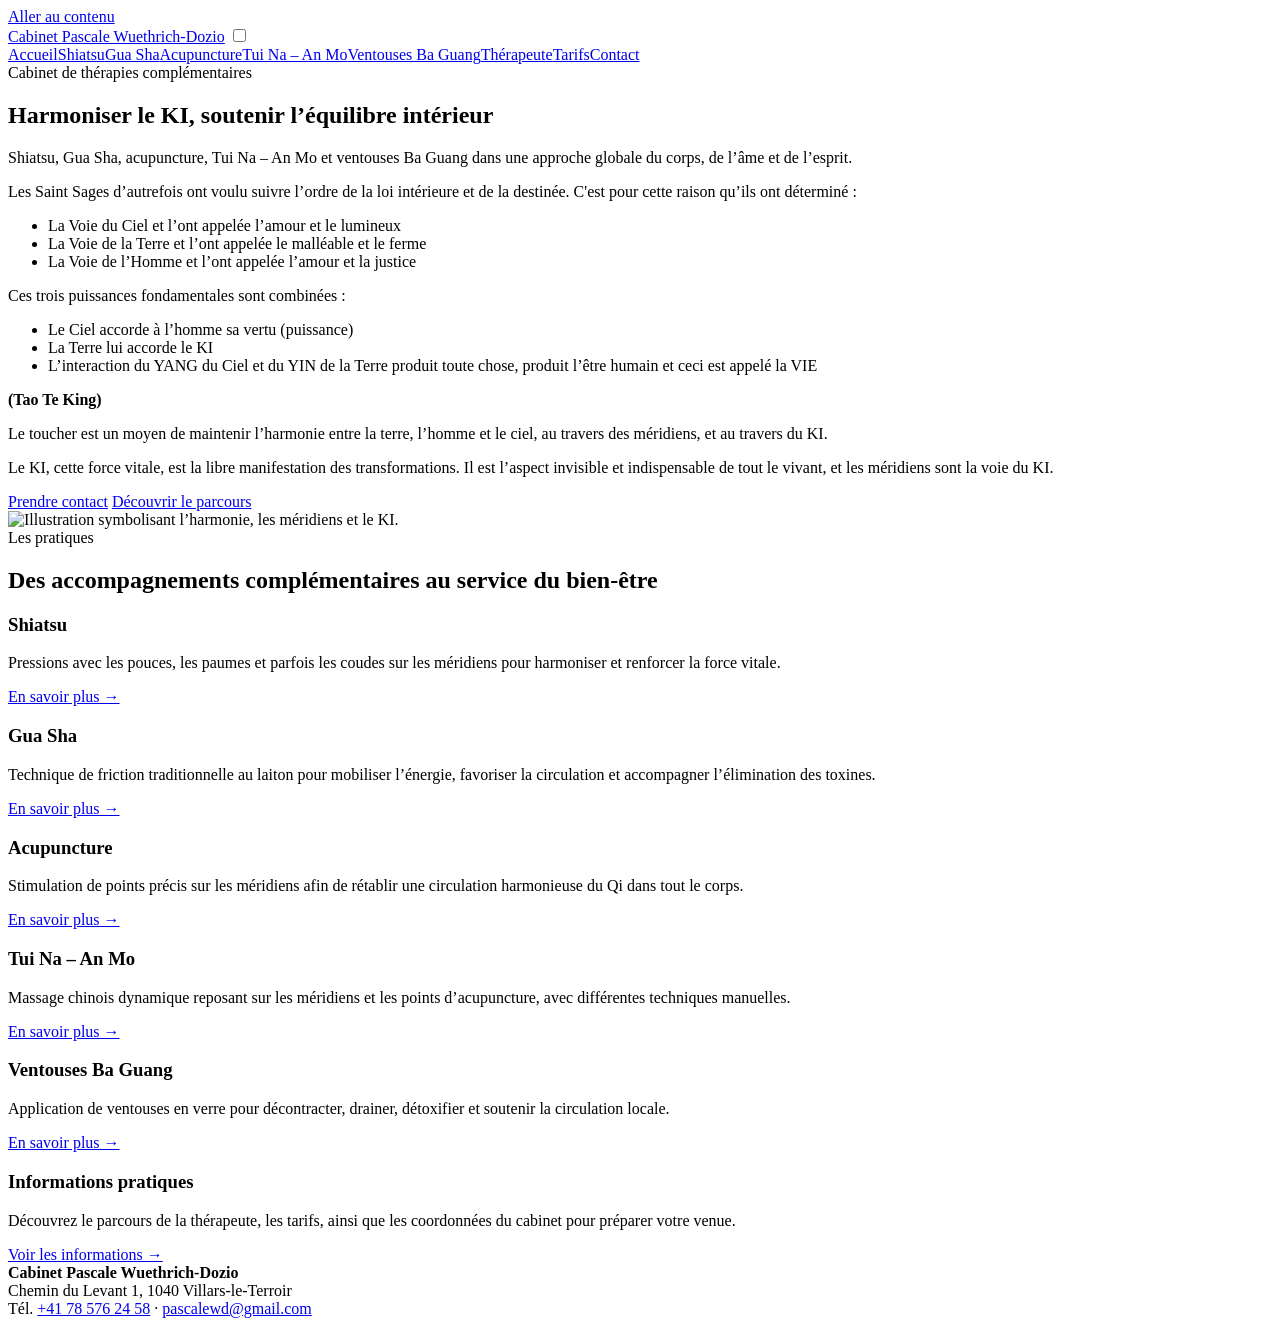
==== index.html @ 0ac2036c "Add files via upload" ====
<!DOCTYPE html>
<!-- this is the main page for the complementary therapies clinic -->
<html lang="fr">
<head>
    <meta charset="UTF-8">
    <meta name="viewport" content="width=device-width, initial-scale=1.0">
    <meta name="description" content="Cabinet de thérapies complémentaires à Villars-le-Terroir">
    <title>Accueil · La voie du Toucher</title>
    <link href="css/styles.css" rel="stylesheet" />
</head>
<body>
  
<a class="skip-link" href="#contenu">Aller au contenu</a>
<header class="site-header">
  <div class="container navbar">
    <a class="brand" href="index.html">Cabinet <span>Pascale Wuethrich-Dozio</span></a>
    <input type="checkbox" id="nav-toggle" class="nav-toggle" aria-label="Ouvrir le menu">
    <label for="nav-toggle" class="nav-toggle-label" aria-hidden="true"><span></span></label>
    <nav class="nav-menu" aria-label="Navigation principale">
      <a href="index.html" class="active">Accueil</a><a href="shiatsu.html" class="">Shiatsu</a><a href="gua-sha.html" class="">Gua Sha</a><a href="acupuncture.html" class="">Acupuncture</a><a href="tui-na.html" class="">Tui Na – An Mo</a><a href="ventouses.html" class="">Ventouses Ba Guang</a><a href="therapeute.html" class="">Thérapeute</a><a href="tarifs.html" class="">Tarifs</a><a href="contact.html" class="">Contact</a>
    </nav>
  </div>
</header>

  <main id="contenu">
    
<section class="hero">
  <div class="container hero-grid">
    <div class="hero-copy card">
      <span class="eyebrow">Cabinet de thérapies complémentaires</span>
      <h1>Harmoniser le KI, soutenir l’équilibre intérieur</h1>
      <p class="intro">Shiatsu, Gua Sha, acupuncture, Tui Na – An Mo et ventouses Ba Guang dans une approche globale du corps, de l’âme et de l’esprit.</p>
      <div class="quote-box">
        <p>Les Saint Sages d’autrefois ont voulu suivre l’ordre de la loi intérieure et de la destinée. C'est pour cette raison qu’ils ont déterminé :</p>
        <ul>
          <li>La Voie du Ciel et l’ont appelée l’amour et le lumineux</li>
          <li>La Voie de la Terre et l’ont appelée le malléable et le ferme</li>
          <li>La Voie de l’Homme et l’ont appelée l’amour et la justice</li>
        </ul>
        <p>Ces trois puissances fondamentales sont combinées :</p>
        <ul>
          <li>Le Ciel accorde à l’homme sa vertu (puissance)</li>
          <li>La Terre lui accorde le KI</li>
          <li>L’interaction du YANG du Ciel et du YIN de la Terre produit toute chose, produit l’être humain et ceci est appelé la VIE</li>
        </ul>
        <p><strong>(Tao Te King)</strong></p>
      </div>
      <p>Le toucher est un moyen de maintenir l’harmonie entre la terre, l’homme et le ciel, au travers des méridiens, et au travers du KI.</p>
      <p>Le KI, cette force vitale, est la libre manifestation des transformations. Il est l’aspect invisible et indispensable de tout le vivant, et les méridiens sont la voie du KI.</p>
      <div class="hero-actions">
        <a class="btn btn-primary" href="contact.html">Prendre contact</a>
        <a class="btn btn-secondary" href="therapeute.html">Découvrir le parcours</a>
      </div>
    </div>
    <div class="hero-visual">
      <img src="images/home.svg" alt="Illustration symbolisant l’harmonie, les méridiens et le KI.">
    </div>
  </div>
</section>

<section class="section">
  <div class="container">
    <div class="card">
      <span class="eyebrow">Les pratiques</span>
      <h2>Des accompagnements complémentaires au service du bien-être</h2>
      <div class="grid-cards">
        <article class="card small-card practice-card">
          <h3>Shiatsu</h3>
          <p>Pressions avec les pouces, les paumes et parfois les coudes sur les méridiens pour harmoniser et renforcer la force vitale.</p>
          <a class="link-arrow" href="shiatsu.html">En savoir plus →</a>
        </article>
        <article class="card small-card practice-card">
          <h3>Gua Sha</h3>
          <p>Technique de friction traditionnelle au laiton pour mobiliser l’énergie, favoriser la circulation et accompagner l’élimination des toxines.</p>
          <a class="link-arrow" href="gua-sha.html">En savoir plus →</a>
        </article>
        <article class="card small-card practice-card">
          <h3>Acupuncture</h3>
          <p>Stimulation de points précis sur les méridiens afin de rétablir une circulation harmonieuse du Qi dans tout le corps.</p>
          <a class="link-arrow" href="acupuncture.html">En savoir plus →</a>
        </article>
        <article class="card small-card practice-card">
          <h3>Tui Na – An Mo</h3>
          <p>Massage chinois dynamique reposant sur les méridiens et les points d’acupuncture, avec différentes techniques manuelles.</p>
          <a class="link-arrow" href="tui-na.html">En savoir plus →</a>
        </article>
        <article class="card small-card practice-card">
          <h3>Ventouses Ba Guang</h3>
          <p>Application de ventouses en verre pour décontracter, drainer, détoxifier et soutenir la circulation locale.</p>
          <a class="link-arrow" href="ventouses.html">En savoir plus →</a>
        </article>
        <article class="card small-card practice-card">
          <h3>Informations pratiques</h3>
          <p>Découvrez le parcours de la thérapeute, les tarifs, ainsi que les coordonnées du cabinet pour préparer votre venue.</p>
          <a class="link-arrow" href="tarifs.html">Voir les informations →</a>
        </article>
      </div>
    </div>
  </div>
</section>

  </main>
  
<footer class="site-footer">
  <div class="container">
    <div class="footer-card card small-card">
      <div>
        <strong>Cabinet Pascale Wuethrich-Dozio</strong><br>
        Chemin du Levant 1, 1040 Villars-le-Terroir<br>
        Tél. <a href="tel:+41785762458">+41 78 576 24 58</a> · <a href="mailto:pascalewd@gmail.com">pascalewd@gmail.com</a>
      </div>
      <!--<div class="badge">Site statique · HTML + CSS · Responsive</div>-->
    </div>
  </div>
</footer>

</body>
</html>
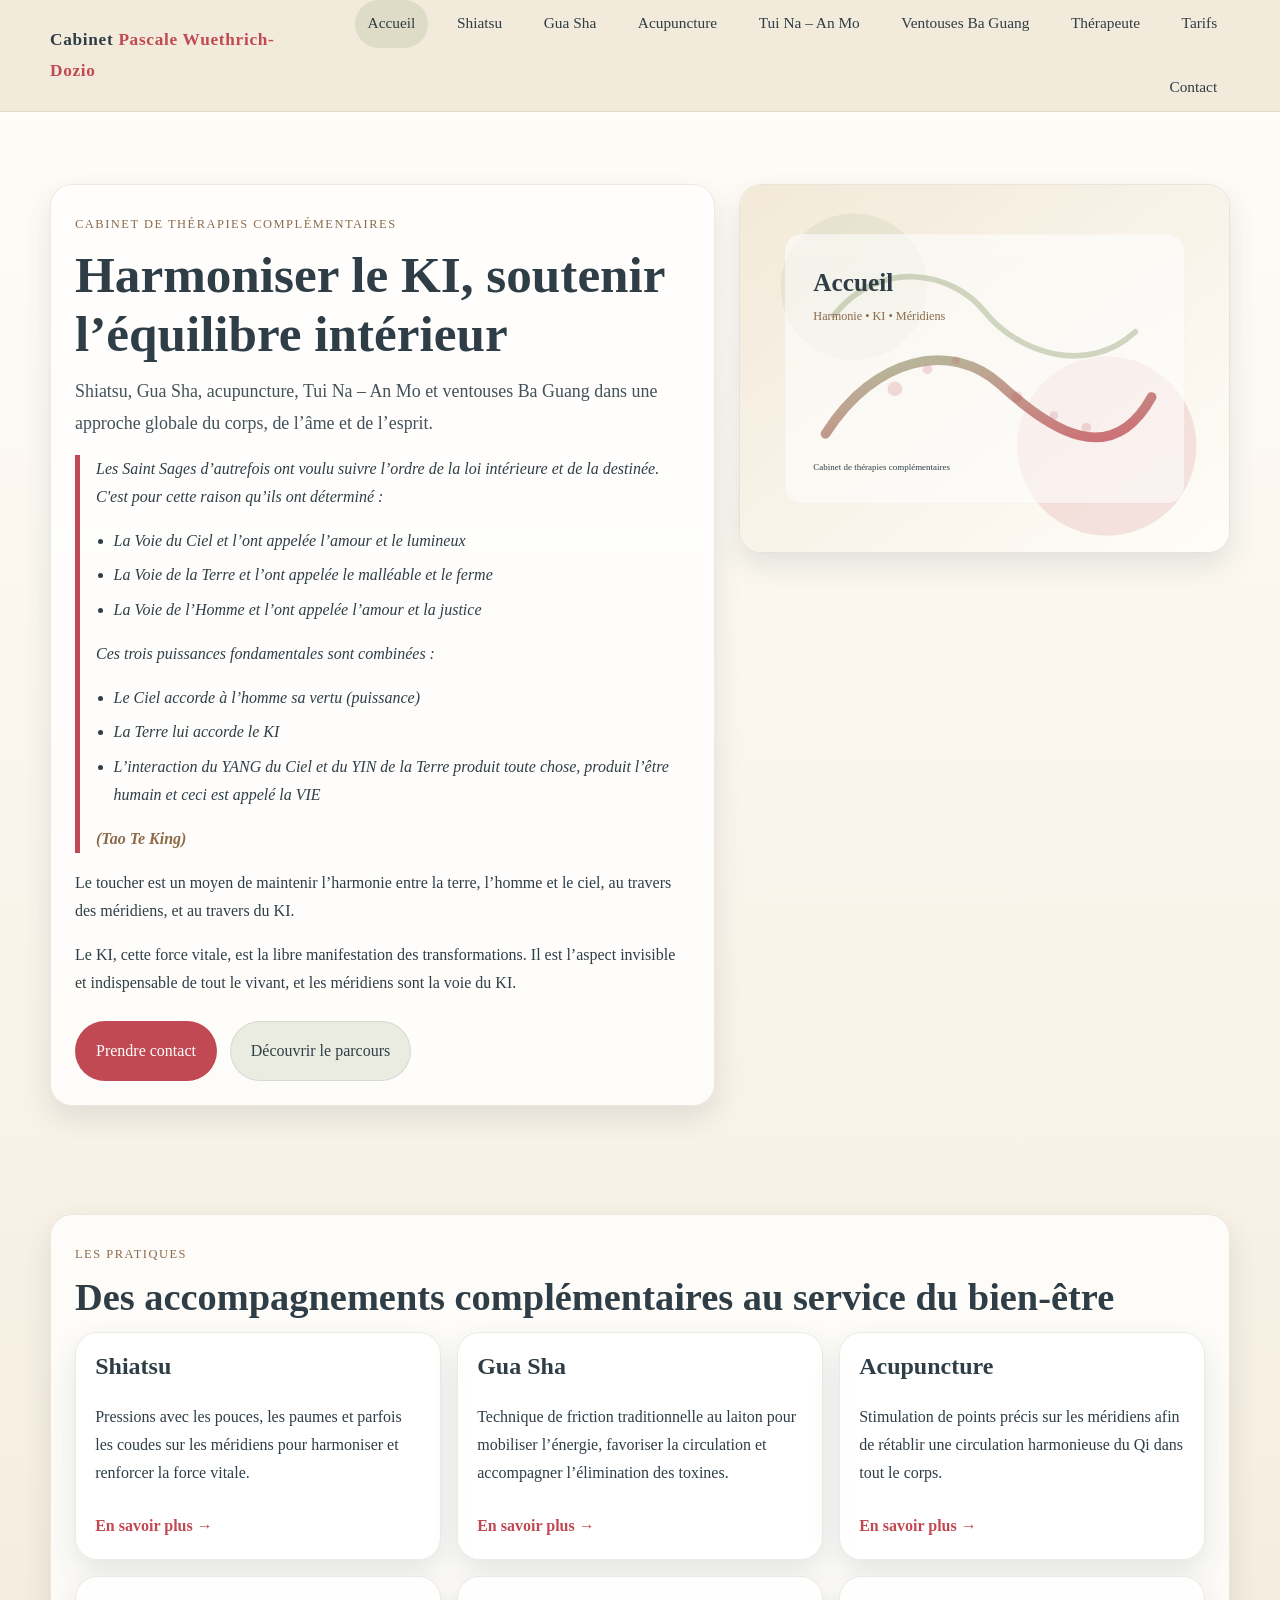
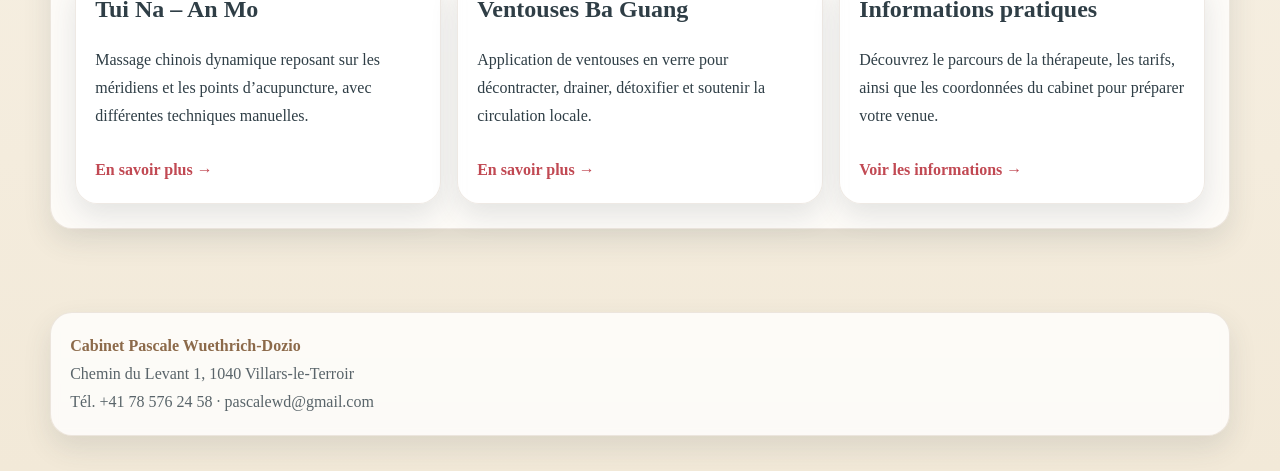
==== commit dd049cfd: "Update index.html" ====
--- a/index.html
+++ b/index.html
@@ -1,5 +1,4 @@
 <!DOCTYPE html>
-<!-- this is the main page for the complementary therapies clinic -->
 <html lang="fr">
 <head>
     <meta charset="UTF-8">
--- a/css/styles.css
+++ b/css/styles.css
@@ -0,0 +1,344 @@
+
+:root {
+  --sage: #A3B18A;
+  --beige: #F2E9D8;
+  --earth: #8C6A4A;
+  --red: #C14953;
+  --ink: #2F3E46;
+  --white: #fffdf9;
+  --shadow: 0 12px 28px rgba(47, 62, 70, 0.12);
+  --radius: 22px;
+  --max: 1180px;
+}
+
+* { box-sizing: border-box; }
+html { scroll-behavior: smooth; }
+body {
+  margin: 0;
+  font-family: Georgia, 'Times New Roman', serif;
+  color: var(--ink);
+  background: linear-gradient(180deg, #fffdf9 0%, var(--beige) 100%);
+  line-height: 1.75;
+}
+img { max-width: 100%; display: block; }
+a { color: inherit; text-decoration: none; }
+a:hover { color: var(--red); }
+.container { width: min(100% - 2rem, var(--max)); margin-inline: auto; }
+.section { padding: 3.75rem 0; }
+.card {
+  background: rgba(255,255,255,0.78);
+  backdrop-filter: blur(4px);
+  border: 1px solid rgba(140,106,74,0.15);
+  border-radius: var(--radius);
+  padding: 1.5rem;
+  box-shadow: var(--shadow);
+}
+.small-card { padding: 1.2rem; }
+.eyebrow {
+  display: inline-block;
+  text-transform: uppercase;
+  letter-spacing: 0.12em;
+  font-size: 0.78rem;
+  color: var(--earth);
+  margin-bottom: 0.6rem;
+}
+h1, h2, h3, h4 {
+  line-height: 1.15;
+  margin: 0 0 0.8rem;
+  color: var(--ink);
+}
+h1 { font-size: clamp(2.2rem, 4vw, 4.3rem); }
+h2 { font-size: clamp(1.7rem, 3vw, 2.5rem); }
+h3 { font-size: clamp(1.15rem, 2vw, 1.5rem); }
+p { margin: 0 0 1rem; }
+ul { padding-left: 1.1rem; margin: 0.6rem 0 1rem; }
+li + li { margin-top: 0.4rem; }
+strong { color: var(--earth); }
+
+.site-header {
+  position: sticky;
+  top: 0;
+  z-index: 20;
+  background: rgba(242, 233, 216, 0.94);
+  border-bottom: 1px solid rgba(140,106,74,0.15);
+  backdrop-filter: blur(10px);
+}
+.navbar {
+  display: flex;
+  align-items: center;
+  justify-content: space-between;
+  gap: 1rem;
+  min-height: 78px;
+}
+.brand {
+  font-size: 1.08rem;
+  font-weight: 700;
+  letter-spacing: 0.04em;
+}
+.brand span { color: var(--red); }
+.nav-toggle { display: none; }
+.nav-toggle-label {
+  display: none;
+  width: 48px;
+  height: 48px;
+  border-radius: 50%;
+  background: var(--sage);
+  align-items: center;
+  justify-content: center;
+  cursor: pointer;
+}
+.nav-toggle-label span,
+.nav-toggle-label span::before,
+.nav-toggle-label span::after {
+  display: block;
+  width: 22px;
+  height: 2px;
+  background: var(--ink);
+  position: relative;
+  transition: 0.25s ease;
+}
+.nav-toggle-label span::before,
+.nav-toggle-label span::after {
+  content: '';
+  position: absolute;
+  left: 0;
+}
+.nav-toggle-label span::before { top: -7px; }
+.nav-toggle-label span::after { top: 7px; }
+.nav-menu {
+  display: flex;
+  align-items: center;
+  gap: 1rem;
+  flex-wrap: wrap;
+  justify-content: flex-end;
+}
+.nav-menu a {
+  padding: 0.65rem 0.8rem;
+  border-radius: 999px;
+  font-size: 0.96rem;
+}
+.nav-menu a.active,
+.nav-menu a:hover {
+  background: rgba(163,177,138,0.25);
+}
+
+.hero {
+  padding: 4.5rem 0 3rem;
+}
+.hero-grid,
+.two-col,
+.contact-grid,
+.bio-grid,
+.tarif-grid {
+  display: grid;
+  grid-template-columns: 1.15fr 0.85fr;
+  gap: 1.5rem;
+  align-items: stretch;
+}
+.hero-grid .hero-copy,
+.hero-grid .hero-visual,
+.two-col > *,
+.contact-grid > *,
+.bio-grid > *,
+.tarif-grid > * { min-width: 0; }
+.hero-copy .intro {
+  font-size: 1.12rem;
+  color: rgba(47, 62, 70, 0.9);
+}
+.hero-actions {
+  display: flex;
+  flex-wrap: wrap;
+  gap: 0.8rem;
+  margin-top: 1.5rem;
+}
+.btn {
+  display: inline-flex;
+  align-items: center;
+  justify-content: center;
+  gap: 0.5rem;
+  padding: 0.95rem 1.25rem;
+  border-radius: 999px;
+  border: 1px solid transparent;
+  transition: transform 0.2s ease, background 0.2s ease, color 0.2s ease;
+}
+.btn:hover { transform: translateY(-1px); }
+.btn-primary {
+  background: var(--red);
+  color: white;
+}
+.btn-secondary {
+  background: rgba(163,177,138,0.22);
+  border-color: rgba(47,62,70,0.1);
+}
+.hero-visual img,
+.page-banner img,
+.content-visual img {
+  width: 100%;
+  aspect-ratio: 4 / 3;
+  object-fit: cover;
+  border-radius: var(--radius);
+  box-shadow: var(--shadow);
+  border: 1px solid rgba(140,106,74,0.16);
+}
+.page-banner {
+  padding: 2.5rem 0 1rem;
+}
+.page-banner .card {
+  padding: 1rem;
+}
+.quote-box {
+  border-left: 5px solid var(--red);
+  padding-left: 1rem;
+  font-style: italic;
+}
+.grid-cards {
+  display: grid;
+  grid-template-columns: repeat(3, minmax(0, 1fr));
+  gap: 1rem;
+}
+.practice-card {
+  display: flex;
+  flex-direction: column;
+  gap: 0.6rem;
+  height: 100%;
+}
+.practice-card p { flex-grow: 1; }
+.practice-card .link-arrow {
+  color: var(--red);
+  font-weight: 700;
+}
+.list-columns {
+  display: grid;
+  grid-template-columns: repeat(2, minmax(0, 1fr));
+  gap: 1rem;
+}
+.notice {
+  padding: 1rem 1.1rem;
+  background: rgba(193,73,83,0.08);
+  border-left: 4px solid var(--red);
+  border-radius: 16px;
+}
+.timeline {
+  display: grid;
+  gap: 1rem;
+}
+.timeline-item {
+  padding: 1rem 1.15rem;
+  border-radius: 18px;
+  background: rgba(163,177,138,0.14);
+  border: 1px solid rgba(163,177,138,0.35);
+}
+.info-list {
+  display: grid;
+  gap: 0.8rem;
+}
+.info-row {
+  display: grid;
+  grid-template-columns: 130px 1fr;
+  gap: 1rem;
+  padding: 0.9rem 0;
+  border-bottom: 1px solid rgba(140,106,74,0.15);
+}
+.info-row:last-child { border-bottom: none; }
+.tarif-box {
+  padding: 1.4rem;
+  border-radius: var(--radius);
+  background: linear-gradient(135deg, rgba(163,177,138,0.26), rgba(242,233,216,0.72));
+  border: 1px solid rgba(140,106,74,0.12);
+}
+.form-grid {
+  display: grid;
+  grid-template-columns: repeat(2, minmax(0, 1fr));
+  gap: 1rem;
+}
+label {
+  display: block;
+  font-weight: 700;
+  margin-bottom: 0.45rem;
+}
+input, textarea {
+  width: 100%;
+  padding: 0.95rem 1rem;
+  border-radius: 16px;
+  border: 1px solid rgba(140,106,74,0.28);
+  background: rgba(255,255,255,0.85);
+  color: var(--ink);
+  font: inherit;
+}
+textarea {
+  min-height: 180px;
+  resize: vertical;
+}
+form .full { grid-column: 1 / -1; }
+.site-footer {
+  padding: 1.4rem 0 2.2rem;
+  color: rgba(47,62,70,0.8);
+}
+.site-footer .footer-card {
+  display: flex;
+  justify-content: space-between;
+  gap: 1rem;
+  flex-wrap: wrap;
+  align-items: center;
+}
+.badge {
+  display: inline-flex;
+  align-items: center;
+  gap: 0.4rem;
+  border-radius: 999px;
+  background: rgba(163,177,138,0.2);
+  padding: 0.55rem 0.8rem;
+  font-size: 0.92rem;
+}
+.skip-link {
+  position: absolute;
+  left: -999px;
+  top: auto;
+}
+.skip-link:focus {
+  left: 1rem;
+  top: 1rem;
+  z-index: 50;
+  background: white;
+  padding: 0.8rem 1rem;
+  border-radius: 12px;
+}
+
+@media (max-width: 980px) {
+  .hero-grid, .two-col, .contact-grid, .bio-grid, .tarif-grid {
+    grid-template-columns: 1fr;
+  }
+  .grid-cards { grid-template-columns: repeat(2, minmax(0,1fr)); }
+}
+
+@media (max-width: 760px) {
+  .navbar { min-height: 72px; }
+  .nav-toggle-label { display: inline-flex; }
+  .nav-menu {
+    position: absolute;
+    left: 1rem;
+    right: 1rem;
+    top: 80px;
+    background: rgba(242,233,216,0.98);
+    border: 1px solid rgba(140,106,74,0.15);
+    box-shadow: var(--shadow);
+    border-radius: 24px;
+    padding: 1rem;
+    display: none;
+    flex-direction: column;
+    align-items: stretch;
+  }
+  .nav-menu a { text-align: center; }
+  .nav-toggle:checked ~ .nav-menu { display: flex; }
+  .nav-toggle:checked + .nav-toggle-label span { background: transparent; }
+  .nav-toggle:checked + .nav-toggle-label span::before { top: 0; transform: rotate(45deg); }
+  .nav-toggle:checked + .nav-toggle-label span::after { top: 0; transform: rotate(-45deg); }
+  .grid-cards, .list-columns, .form-grid { grid-template-columns: 1fr; }
+  .info-row { grid-template-columns: 1fr; gap: 0.4rem; }
+  .hero { padding-top: 3rem; }
+}
+
+@media (prefers-reduced-motion: reduce) {
+  html { scroll-behavior: auto; }
+  .btn, .nav-toggle-label span, .nav-toggle-label span::before, .nav-toggle-label span::after { transition: none; }
+}
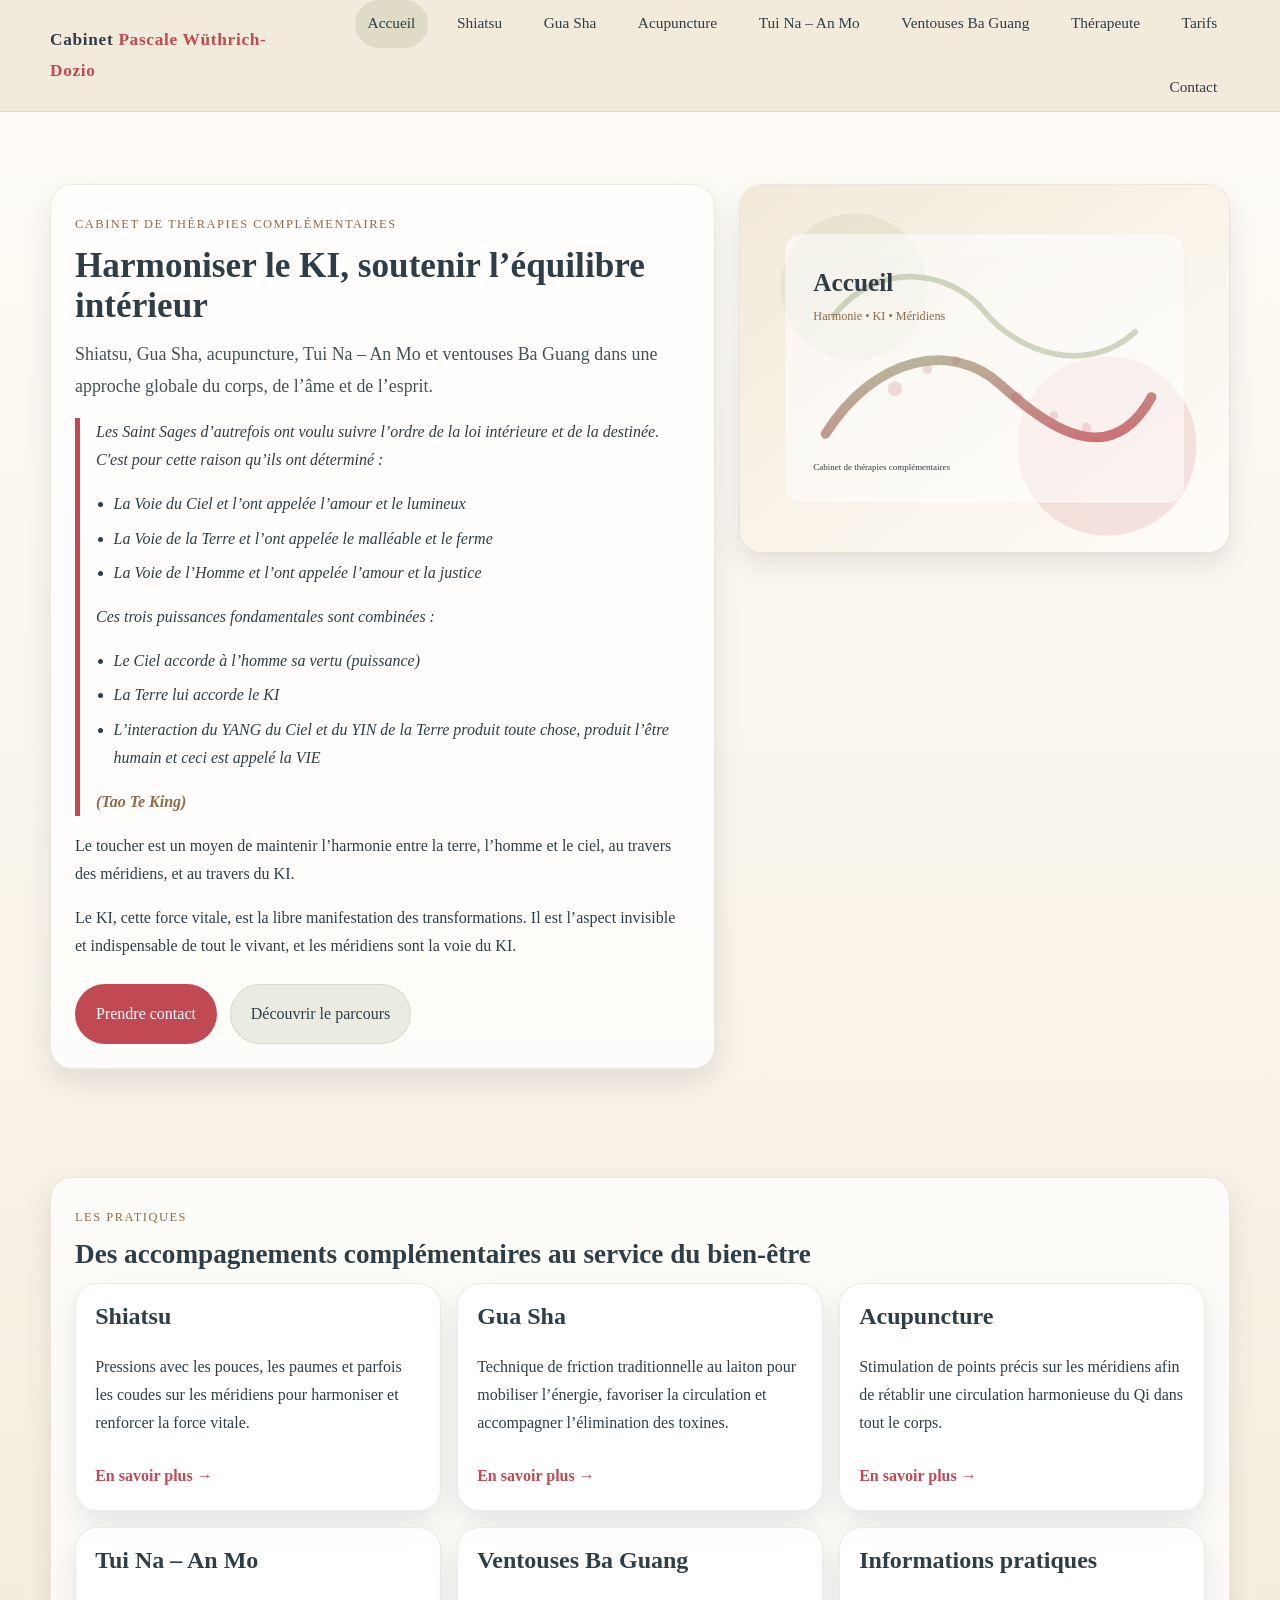
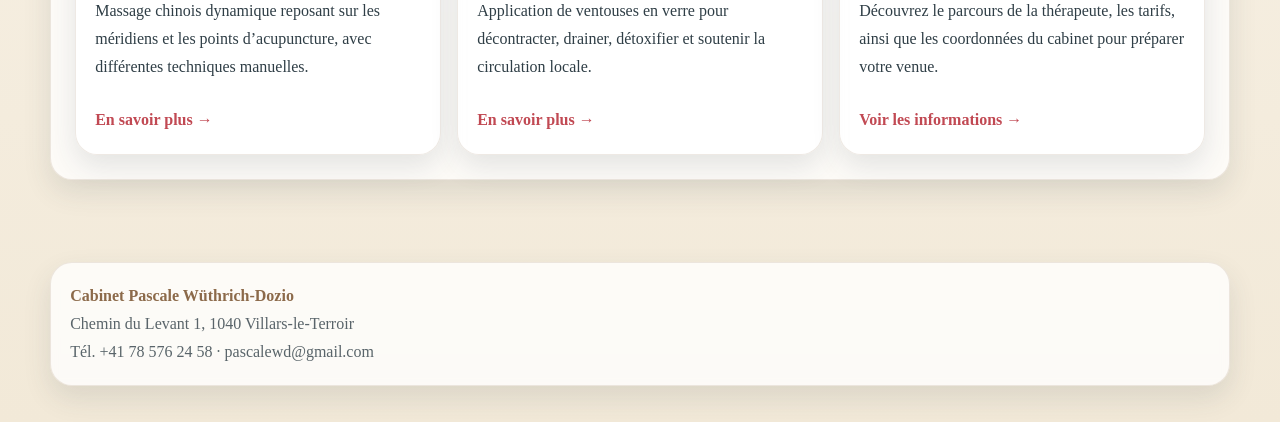
==== commit 0d8c8dd5: "Wüthrich and css change Wuethrich to Wüthrich change css H1 and H2 with comments" ====
--- a/index.html
+++ b/index.html
@@ -12,7 +12,7 @@
 <a class="skip-link" href="#contenu">Aller au contenu</a>
 <header class="site-header">
   <div class="container navbar">
-    <a class="brand" href="index.html">Cabinet <span>Pascale Wuethrich-Dozio</span></a>
+    <a class="brand" href="index.html">Cabinet <span>Pascale Wüthrich-Dozio</span></a>
     <input type="checkbox" id="nav-toggle" class="nav-toggle" aria-label="Ouvrir le menu">
     <label for="nav-toggle" class="nav-toggle-label" aria-hidden="true"><span></span></label>
     <nav class="nav-menu" aria-label="Navigation principale">
@@ -104,7 +104,7 @@
   <div class="container">
     <div class="footer-card card small-card">
       <div>
-        <strong>Cabinet Pascale Wuethrich-Dozio</strong><br>
+        <strong>Cabinet Pascale Wüthrich-Dozio</strong><br>
         Chemin du Levant 1, 1040 Villars-le-Terroir<br>
         Tél. <a href="tel:+41785762458">+41 78 576 24 58</a> · <a href="mailto:pascalewd@gmail.com">pascalewd@gmail.com</a>
       </div>
--- a/css/styles.css
+++ b/css/styles.css
@@ -47,8 +47,13 @@
   margin: 0 0 0.8rem;
   color: var(--ink);
 }
-h1 { font-size: clamp(2.2rem, 4vw, 4.3rem); }
-h2 { font-size: clamp(1.7rem, 3vw, 2.5rem); }
+/*h1 { font-size: clamp(2.2rem, 4vw, 4.3rem); }*/
+h1 { font-size: clamp(2.2rem, 2vw, 3.5rem); }
+
+/*h2 { font-size: clamp(1.7rem, 3vw, 2.5rem); }*/
+
+h2 { font-size: clamp(1.7rem, 2vw, 2rem); }
+
 h3 { font-size: clamp(1.15rem, 2vw, 1.5rem); }
 p { margin: 0 0 1rem; }
 ul { padding-left: 1.1rem; margin: 0.6rem 0 1rem; }
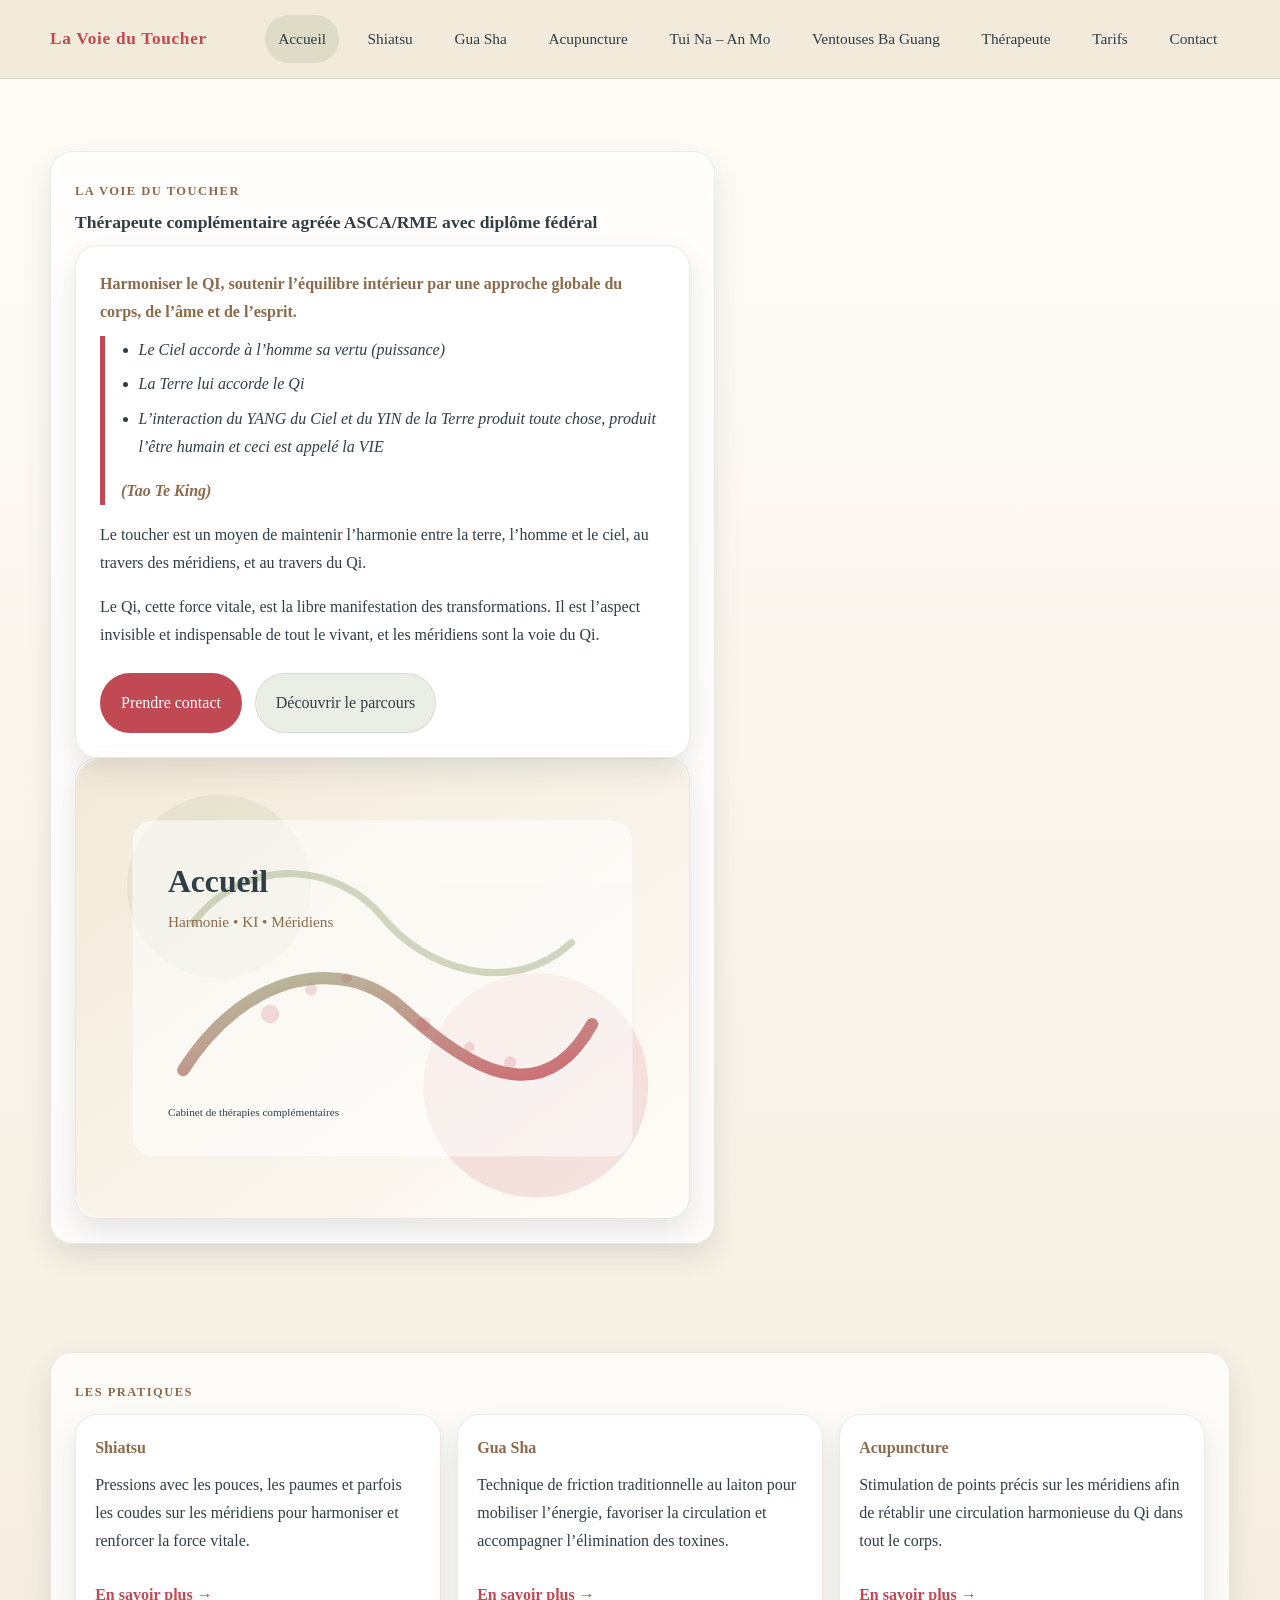
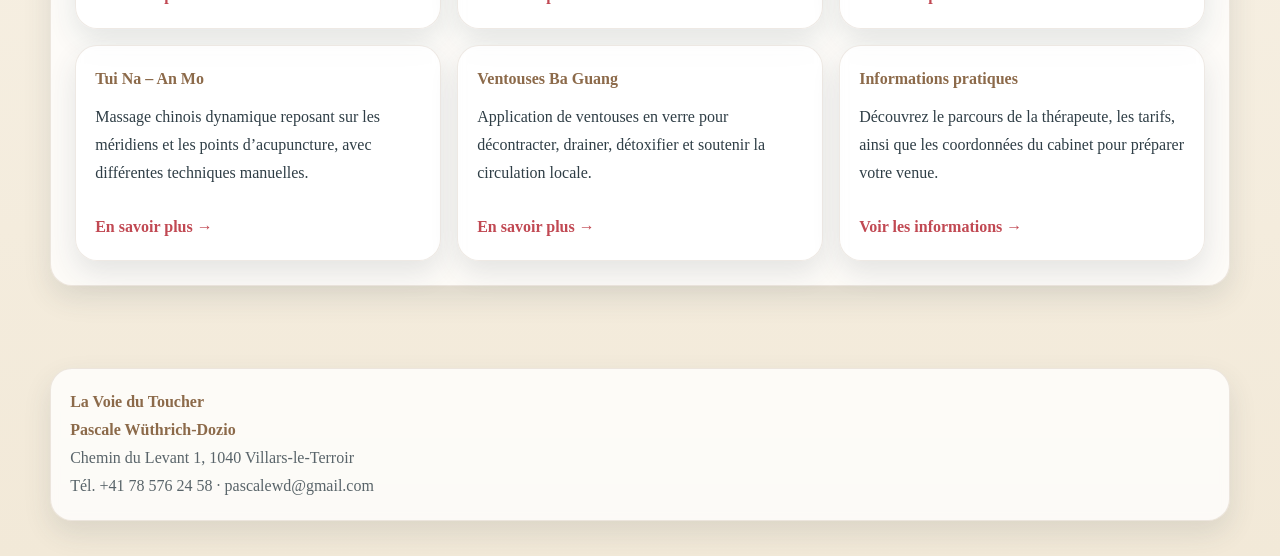
==== commit 4f3928bc: "new website" ====
--- a/index.html
+++ b/index.html
@@ -12,7 +12,7 @@
 <a class="skip-link" href="#contenu">Aller au contenu</a>
 <header class="site-header">
   <div class="container navbar">
-    <a class="brand" href="index.html">Cabinet <span>Pascale Wüthrich-Dozio</span></a>
+    <a class="brand" href="index.html"><span>La Voie du Toucher</span></a>
     <input type="checkbox" id="nav-toggle" class="nav-toggle" aria-label="Ouvrir le menu">
     <label for="nav-toggle" class="nav-toggle-label" aria-hidden="true"><span></span></label>
     <nav class="nav-menu" aria-label="Navigation principale">
@@ -24,72 +24,73 @@
   <main id="contenu">
     
 <section class="hero">
-  <div class="container hero-grid">
-    <div class="hero-copy card">
-      <span class="eyebrow">Cabinet de thérapies complémentaires</span>
-      <h1>Harmoniser le KI, soutenir l’équilibre intérieur</h1>
-      <p class="intro">Shiatsu, Gua Sha, acupuncture, Tui Na – An Mo et ventouses Ba Guang dans une approche globale du corps, de l’âme et de l’esprit.</p>
-      <div class="quote-box">
-        <p>Les Saint Sages d’autrefois ont voulu suivre l’ordre de la loi intérieure et de la destinée. C'est pour cette raison qu’ils ont déterminé :</p>
-        <ul>
-          <li>La Voie du Ciel et l’ont appelée l’amour et le lumineux</li>
-          <li>La Voie de la Terre et l’ont appelée le malléable et le ferme</li>
-          <li>La Voie de l’Homme et l’ont appelée l’amour et la justice</li>
-        </ul>
-        <p>Ces trois puissances fondamentales sont combinées :</p>
-        <ul>
-          <li>Le Ciel accorde à l’homme sa vertu (puissance)</li>
-          <li>La Terre lui accorde le KI</li>
-          <li>L’interaction du YANG du Ciel et du YIN de la Terre produit toute chose, produit l’être humain et ceci est appelé la VIE</li>
-        </ul>
-        <p><strong>(Tao Te King)</strong></p>
-      </div>
-      <p>Le toucher est un moyen de maintenir l’harmonie entre la terre, l’homme et le ciel, au travers des méridiens, et au travers du KI.</p>
-      <p>Le KI, cette force vitale, est la libre manifestation des transformations. Il est l’aspect invisible et indispensable de tout le vivant, et les méridiens sont la voie du KI.</p>
-      <div class="hero-actions">
-        <a class="btn btn-primary" href="contact.html">Prendre contact</a>
-        <a class="btn btn-secondary" href="therapeute.html">Découvrir le parcours</a>
-      </div>
-    </div>
-    <div class="hero-visual">
-      <img src="images/home.svg" alt="Illustration symbolisant l’harmonie, les méridiens et le KI.">
-    </div>
-  </div>
+    <div class="container hero-grid">
+        <div class="hero-copy card">
+            <span class="eyebrow"><strong>La Voie du Toucher <br /></strong></span>
+            <h4>Thérapeute complémentaire agréée ASCA/RME avec diplôme fédéral</h4>
+            <div class="hero-copy card">
+                <strong>Harmoniser le QI, soutenir l’équilibre intérieur par une approche globale du corps, de l’âme et de l’esprit.</strong>
+                <!--<p class="intro">Shiatsu, Gua Sha, acupuncture, Tui Na – An Mo et ventouses Ba Guang dans une approche globale du corps, de l’âme et de l’esprit.</p>-->
+                <!--<p class="intro">une approche globale du corps, de l’âme et de l’esprit.</p>-->
+                <div class="quote-box">
+                    <!--<p>Les Saint Sages d’autrefois ont voulu suivre l’ordre de la loi intérieure et de la destinée. C'est pour cette raison qu’ils ont déterminé :</p>
+            <ul>
+              <li>La Voie du Ciel et l’ont appelée l’amour et le lumineux</li>
+              <li>La Voie de la Terre et l’ont appelée le malléable et le ferme</li>
+              <li>La Voie de l’Homme et l’ont appelée l’amour et la justice</li>
+            </ul>
+            <p>Ces trois puissances fondamentales sont combinées :</p>-->
+                    <ul>
+                        <li>Le Ciel accorde à l’homme sa vertu (puissance)</li>
+                        <li>La Terre lui accorde le Qi</li>
+                        <li>L’interaction du YANG du Ciel et du YIN de la Terre produit toute chose, produit l’être humain et ceci est appelé la VIE</li>
+                    </ul>
+                    <p><strong>(Tao Te King)</strong></p>
+                </div>
+                <p>Le toucher est un moyen de maintenir l’harmonie entre la terre, l’homme et le ciel, au travers des méridiens, et au travers du Qi.</p>
+                <p>Le Qi, cette force vitale, est la libre manifestation des transformations. Il est l’aspect invisible et indispensable de tout le vivant, et les méridiens sont la voie du Qi.</p>
+                <div class="hero-actions">
+                    <a class="btn btn-primary" href="contact.html">Prendre contact</a>
+                    <a class="btn btn-secondary" href="therapeute.html">Découvrir le parcours</a>
+                </div>
+            </div>
+            <div class="hero-visual">
+                <img src="images/home.svg" alt="Illustration symbolisant l’harmonie, les méridiens et le Qi.">
+            </div>
+        </div>
 </section>
 
 <section class="section">
   <div class="container">
     <div class="card">
-      <span class="eyebrow">Les pratiques</span>
-      <h2>Des accompagnements complémentaires au service du bien-être</h2>
+      <span class="eyebrow"><strong>Les pratiques</strong></span>
       <div class="grid-cards">
         <article class="card small-card practice-card">
-          <h3>Shiatsu</h3>
+          <strong>Shiatsu</strong>
           <p>Pressions avec les pouces, les paumes et parfois les coudes sur les méridiens pour harmoniser et renforcer la force vitale.</p>
           <a class="link-arrow" href="shiatsu.html">En savoir plus →</a>
         </article>
         <article class="card small-card practice-card">
-          <h3>Gua Sha</h3>
+          <strong>Gua Sha</strong>
           <p>Technique de friction traditionnelle au laiton pour mobiliser l’énergie, favoriser la circulation et accompagner l’élimination des toxines.</p>
           <a class="link-arrow" href="gua-sha.html">En savoir plus →</a>
         </article>
         <article class="card small-card practice-card">
-          <h3>Acupuncture</h3>
+          <strong>Acupuncture</strong>
           <p>Stimulation de points précis sur les méridiens afin de rétablir une circulation harmonieuse du Qi dans tout le corps.</p>
           <a class="link-arrow" href="acupuncture.html">En savoir plus →</a>
         </article>
         <article class="card small-card practice-card">
-          <h3>Tui Na – An Mo</h3>
-          <p>Massage chinois dynamique reposant sur les méridiens et les points d’acupuncture, avec différentes techniques manuelles.</p>
+            <strong>Tui Na – An Mo</strong><p>Massage chinois dynamique reposant sur les méridiens et les points d’acupuncture, avec différentes techniques manuelles.</p>
           <a class="link-arrow" href="tui-na.html">En savoir plus →</a>
         </article>
         <article class="card small-card practice-card">
-          <h3>Ventouses Ba Guang</h3>
+          <strong>Ventouses Ba Guang</strong>
           <p>Application de ventouses en verre pour décontracter, drainer, détoxifier et soutenir la circulation locale.</p>
           <a class="link-arrow" href="ventouses.html">En savoir plus →</a>
         </article>
         <article class="card small-card practice-card">
-          <h3>Informations pratiques</h3>
+          <strong>Informations pratiques</strong>
           <p>Découvrez le parcours de la thérapeute, les tarifs, ainsi que les coordonnées du cabinet pour préparer votre venue.</p>
           <a class="link-arrow" href="tarifs.html">Voir les informations →</a>
         </article>
@@ -104,7 +105,7 @@
   <div class="container">
     <div class="footer-card card small-card">
       <div>
-        <strong>Cabinet Pascale Wüthrich-Dozio</strong><br>
+        <strong>La Voie du Toucher<br>Pascale Wüthrich-Dozio</strong><br>
         Chemin du Levant 1, 1040 Villars-le-Terroir<br>
         Tél. <a href="tel:+41785762458">+41 78 576 24 58</a> · <a href="mailto:pascalewd@gmail.com">pascalewd@gmail.com</a>
       </div>
--- a/css/styles.css
+++ b/css/styles.css
@@ -42,13 +42,13 @@
   color: var(--earth);
   margin-bottom: 0.6rem;
 }
-h1, h2, h3, h4 {
+h4, h2, h3, h4 {
   line-height: 1.15;
   margin: 0 0 0.8rem;
   color: var(--ink);
 }
-/*h1 { font-size: clamp(2.2rem, 4vw, 4.3rem); }*/
-h1 { font-size: clamp(2.2rem, 2vw, 3.5rem); }
+/*h4 { font-size: clamp(2.2rem, 4vw, 4.3rem); }*/
+h4 { font-size: clamp(1.1rem, 1vw, 1.7rem); }
 
 /*h2 { font-size: clamp(1.7rem, 3vw, 2.5rem); }*/
 
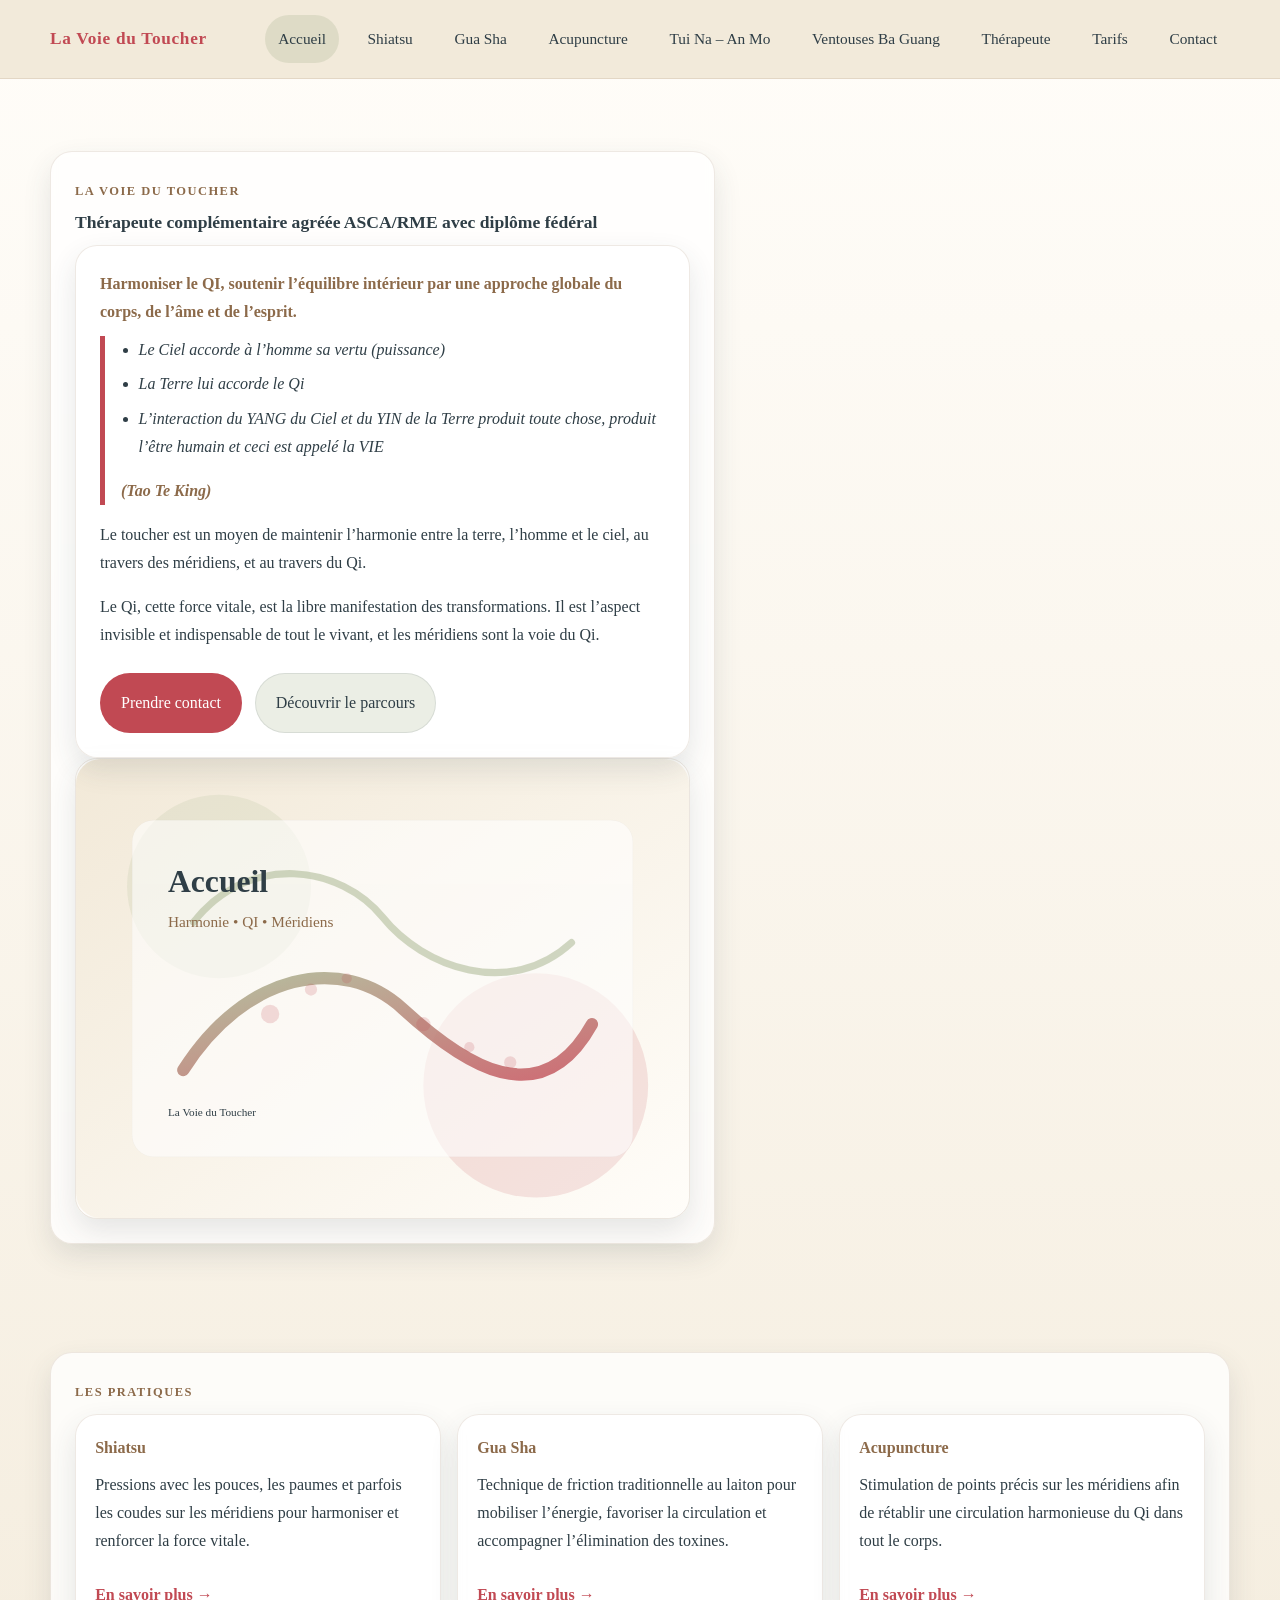
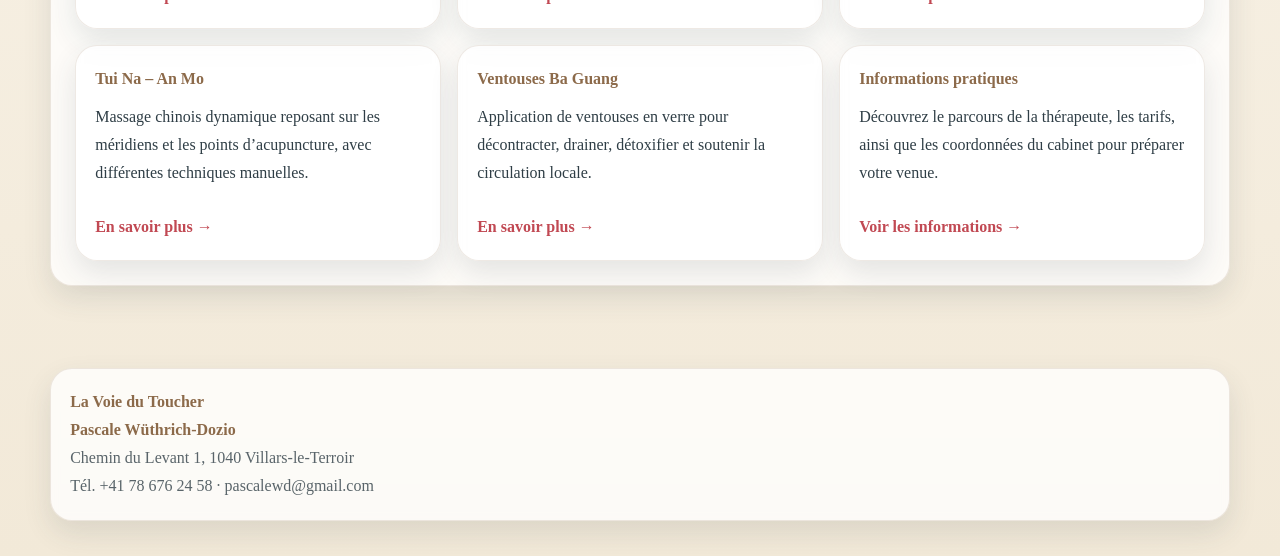
==== commit c34d7883: "Update phone number across all HTML pages Updated the displayed phone number from +41 78 576 24 58 t" ====
--- a/index.html
+++ b/index.html
@@ -107,7 +107,7 @@
       <div>
         <strong>La Voie du Toucher<br>Pascale Wüthrich-Dozio</strong><br>
         Chemin du Levant 1, 1040 Villars-le-Terroir<br>
-        Tél. <a href="tel:+41785762458">+41 78 576 24 58</a> · <a href="mailto:pascalewd@gmail.com">pascalewd@gmail.com</a>
+        Tél. <a href="tel:+41786762458">+41 78 676 24 58</a> · <a href="mailto:pascalewd@gmail.com">pascalewd@gmail.com</a>
       </div>
       <!--<div class="badge">Site statique · HTML + CSS · Responsive</div>-->
     </div>
